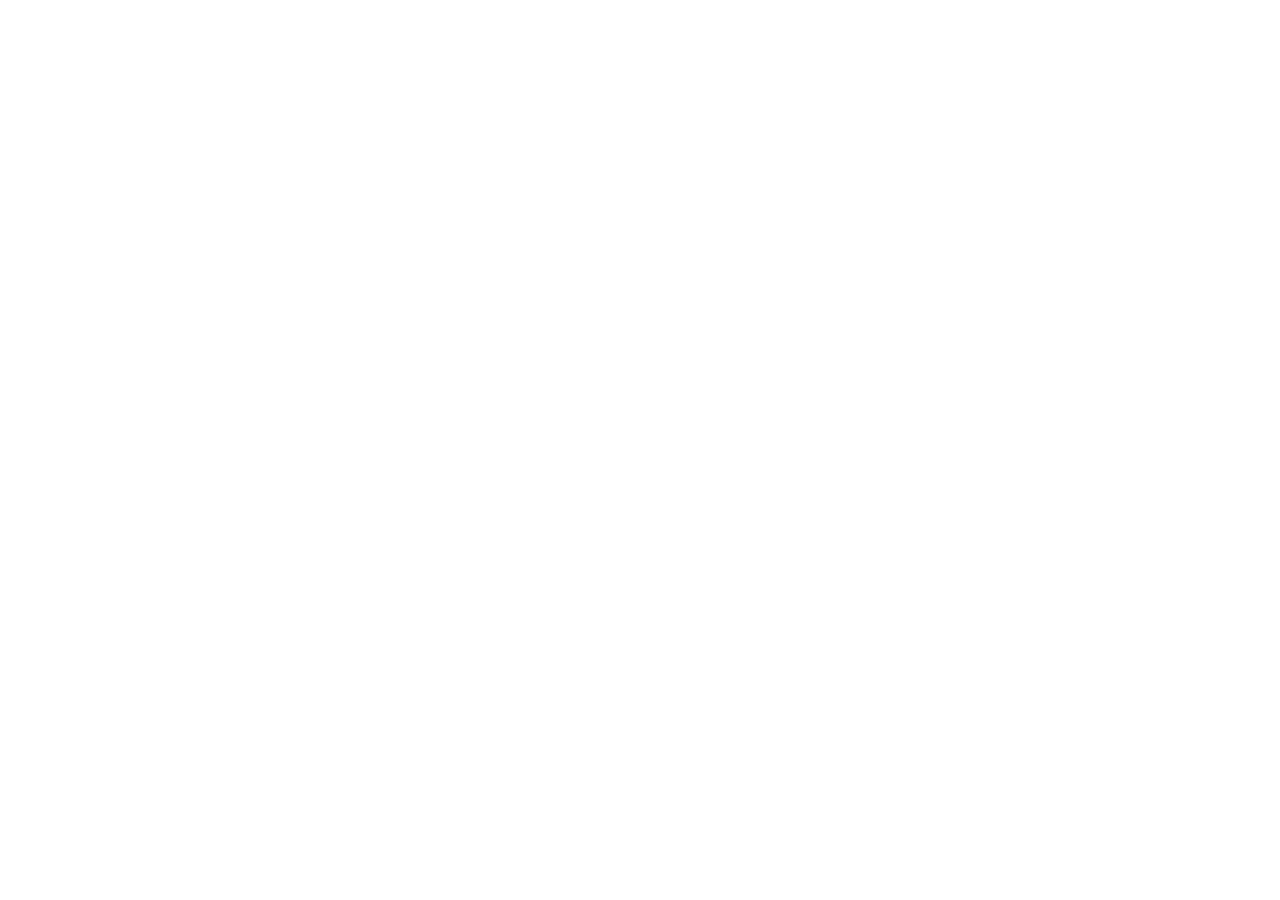
==== index.html @ 43476085 "agregar una pagina inicial" ====
<!DOCTYPE html>
<html lang="en">
<head>
    <meta charset="UTF-8">
    <meta name="viewport" content="width=device-width, initial-scale=1.0">
    <title>mis recetas favoritas</title>
    
</head>
<body>
    
</body>
</html>
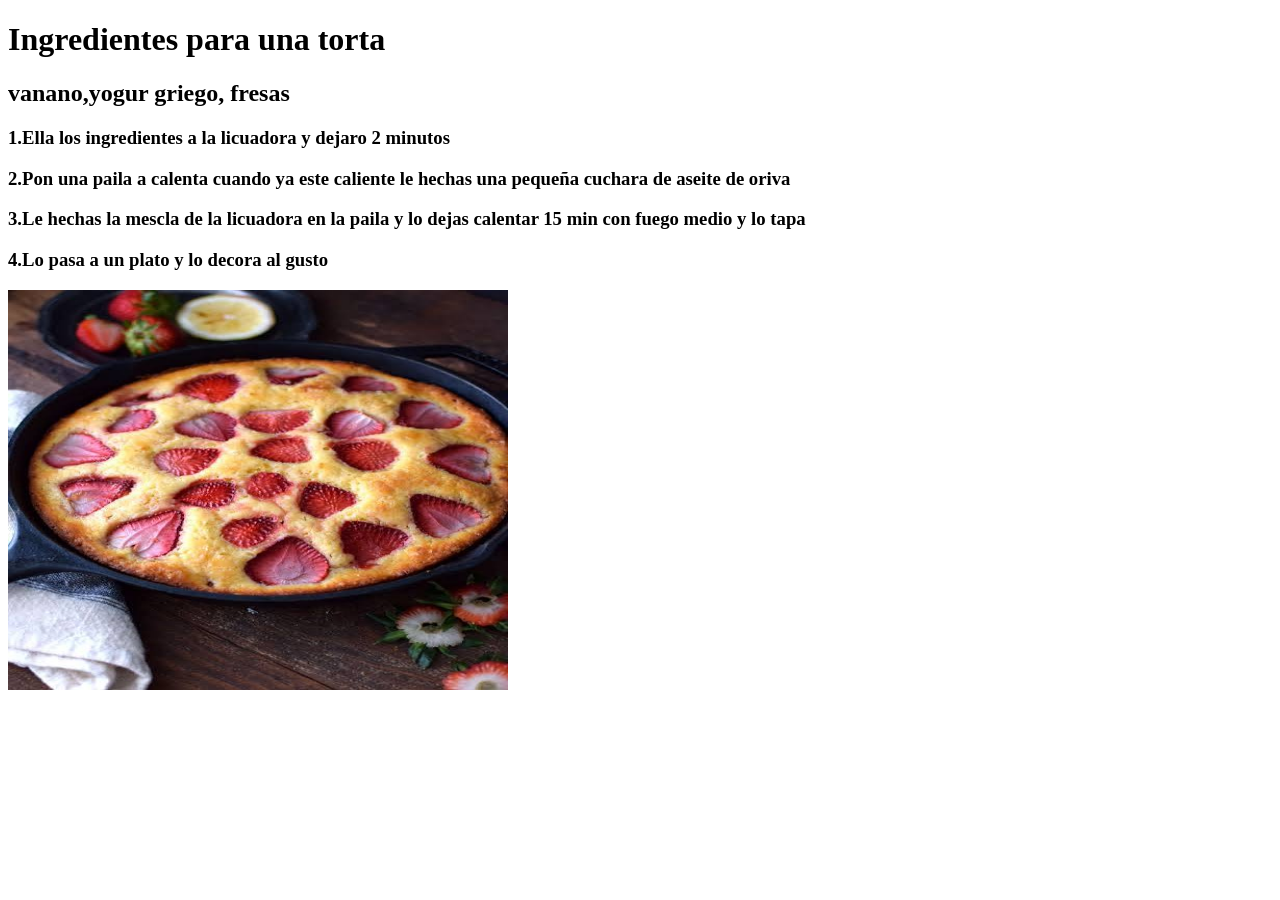
==== commit 57f13991: "Torta de fresa" ====
--- a/index.html
+++ b/index.html
@@ -4,9 +4,20 @@
     <meta charset="UTF-8">
     <meta name="viewport" content="width=device-width, initial-scale=1.0">
     <title>mis recetas favoritas</title>
+     <link rel="stylesheet" href="style.css">
     
 </head>
 <body>
-    
+    <h1>Ingredientes para una torta</h1>
+
+    <h2>
+        vanano,yogur griego, fresas 
+    </h2>
+
+    <h3>1.Ella los ingredientes a la licuadora y dejaro 2 minutos</h3>
+    <h3>2.Pon una paila a calenta cuando ya este caliente le hechas una pequeña cuchara de aseite de oriva </h3>
+    <h3>3.Le hechas la mescla de la licuadora en la paila y lo dejas calentar 15 min con fuego medio y lo tapa</h3>
+    <h3>4.Lo pasa a un plato y lo decora al gusto</h3>
+    <img src="torta de fresa.jpg">
 </body>
 </html>
--- a/style.css
+++ b/style.css
@@ -0,0 +1,8 @@
+img {
+  width: 500px;
+  height: 400px;
+}
+
+p {
+  font-size: 16px;
+}
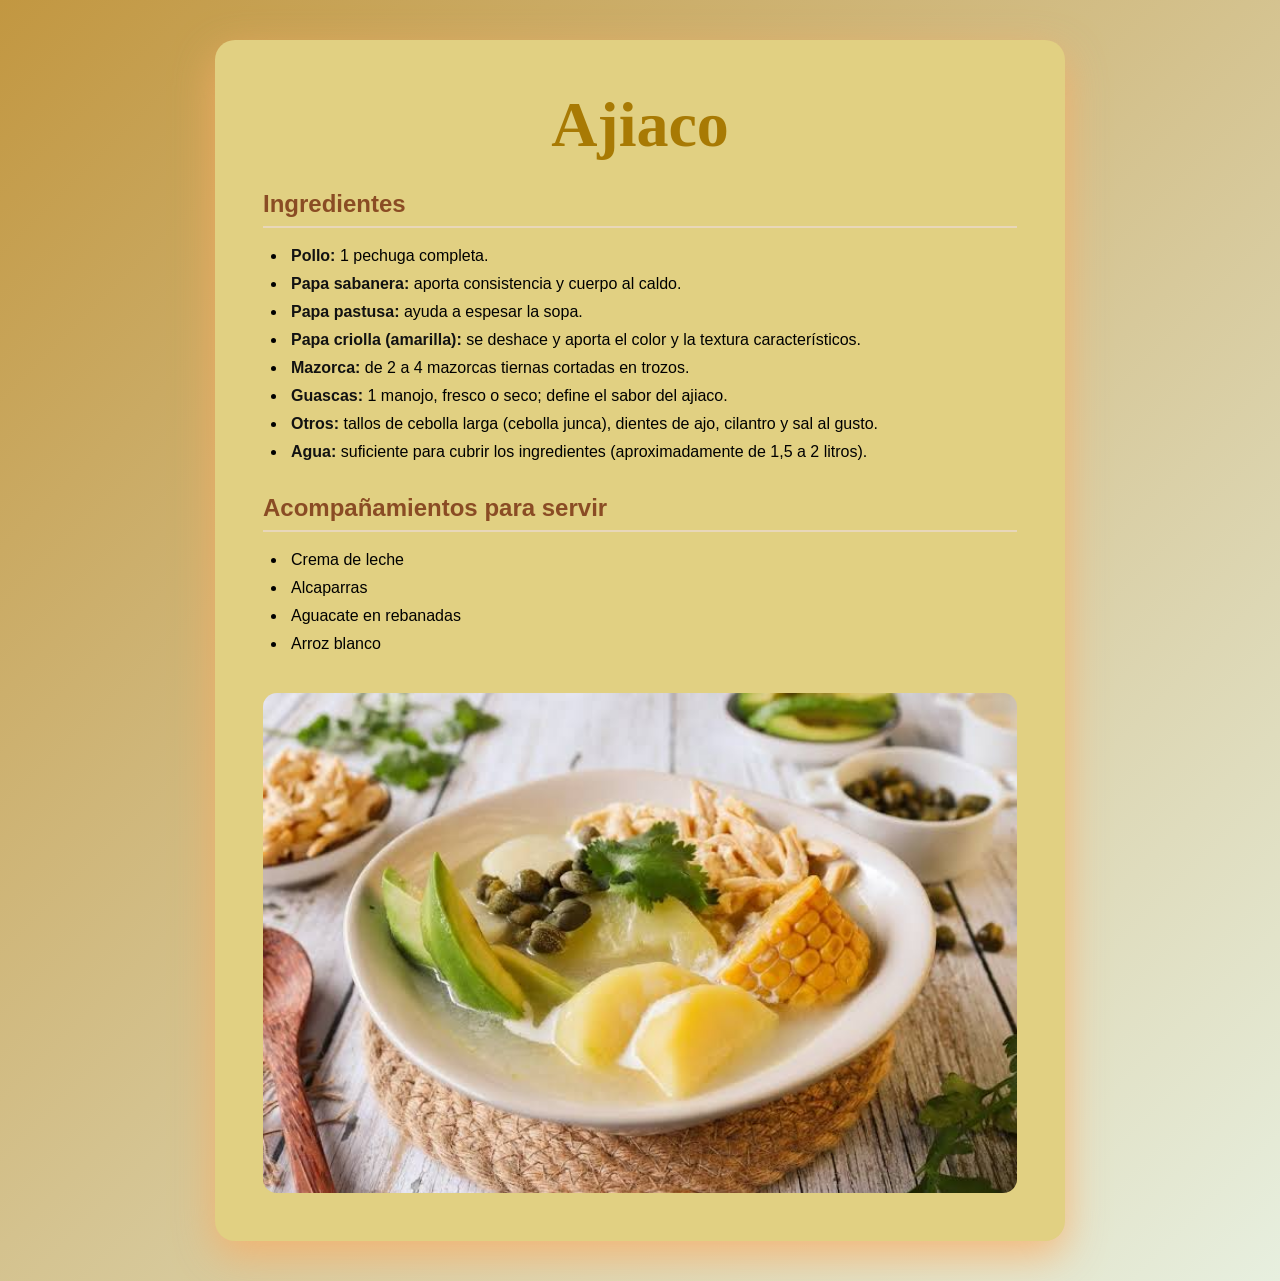
==== commit 62d724a2: "subo cambios" ====
--- a/index.html
+++ b/index.html
@@ -1,23 +1,40 @@
 <!DOCTYPE html>
-<html lang="en">
+<html lang="es">
 <head>
     <meta charset="UTF-8">
     <meta name="viewport" content="width=device-width, initial-scale=1.0">
-    <title>mis recetas favoritas</title>
-     <link rel="stylesheet" href="style.css">
-    
+    <link rel="stylesheet" href="styles.css">
+    <title>AJIACO</title>
 </head>
 <body>
-    <h1>Ingredientes para una torta</h1>
+    <main>
+        <h1>Ajiaco</h1>
 
-    <h2>
-        vanano,yogur griego, fresas 
-    </h2>
+        <section aria-labelledby="ingredientes">
+            <h2 id="ingredientes">Ingredientes</h2>
+            <ul>
+                <li><strong>Pollo:</strong> 1 pechuga completa.</li>
+                <li><strong>Papa sabanera:</strong> aporta consistencia y cuerpo al caldo.</li>
+                <li><strong>Papa pastusa:</strong> ayuda a espesar la sopa.</li>
+                <li><strong>Papa criolla (amarilla):</strong> se deshace y aporta el color y la textura característicos.</li>
+                <li><strong>Mazorca:</strong> de 2 a 4 mazorcas tiernas cortadas en trozos.</li>
+                <li><strong>Guascas:</strong> 1 manojo, fresco o seco; define el sabor del ajiaco.</li>
+                <li><strong>Otros:</strong> tallos de cebolla larga (cebolla junca), dientes de ajo, cilantro y sal al gusto.</li>
+                <li><strong>Agua:</strong> suficiente para cubrir los ingredientes (aproximadamente de 1,5 a 2 litros).</li>
+            </ul>
+        </section>
 
-    <h3>1.Ella los ingredientes a la licuadora y dejaro 2 minutos</h3>
-    <h3>2.Pon una paila a calenta cuando ya este caliente le hechas una pequeña cuchara de aseite de oriva </h3>
-    <h3>3.Le hechas la mescla de la licuadora en la paila y lo dejas calentar 15 min con fuego medio y lo tapa</h3>
-    <h3>4.Lo pasa a un plato y lo decora al gusto</h3>
-    <img src="torta de fresa.jpg">
+        <section aria-labelledby="acompanamientos">
+            <h2 id="acompanamientos">Acompañamientos para servir</h2>
+            <ul>
+                <li>Crema de leche</li>
+                <li>Alcaparras</li>
+                <li>Aguacate en rebanadas</li>
+                <li>Arroz blanco</li>
+            </ul>
+        </section>
+
+        <img src="images.jpg" alt="Ajiaco servido">
+    </main>
 </body>
 </html>
--- a/styles.css
+++ b/styles.css
@@ -0,0 +1,59 @@
+
+:root {
+            font-family: "Segoe UI", Arial, sans-serif;
+        }
+
+        * { box-sizing: border-box; }
+
+        body {
+            margin: 0;
+            padding: 40px 20px;
+            background: linear-gradient(135deg, #c29741, #e7efdf);
+        }
+
+        main {
+            width: min(100%, 850px);
+            margin: 0 auto;
+            padding: clamp(24px, 5vw, 48px);
+            background: #e1d082;
+            border-radius: 20px;
+            box-shadow: 0 14px 40px rgba(249, 173, 101, 0.807);
+        }
+
+        h1 {
+            margin: 0 0 28px;
+            color: #a87a04;
+            font-family: Georgia, "Times New Roman", serif;
+            font-size: clamp(2.5rem, 7vw, 4rem);
+            text-align: center;
+        }
+
+        h2 {
+            margin: 0 0 14px;
+            padding-bottom: 8px;
+            color: #8a4c24;
+            border-bottom: 2px solid #e8d7b9;
+        }
+
+        section { margin: 28px 0; }
+
+        ul {
+            margin: 0;
+            padding-left: 24px;
+            line-height: 1.75;
+        }
+
+        li { padding-left: 4px; }
+       
+        strong { color: #121212; }
+
+        img {
+            display: block;
+            width: 100%;
+            max-height: 500px;
+            margin-top: 35px;
+            object-fit: cover;
+            border-radius: 14px;
+        }
+
+        
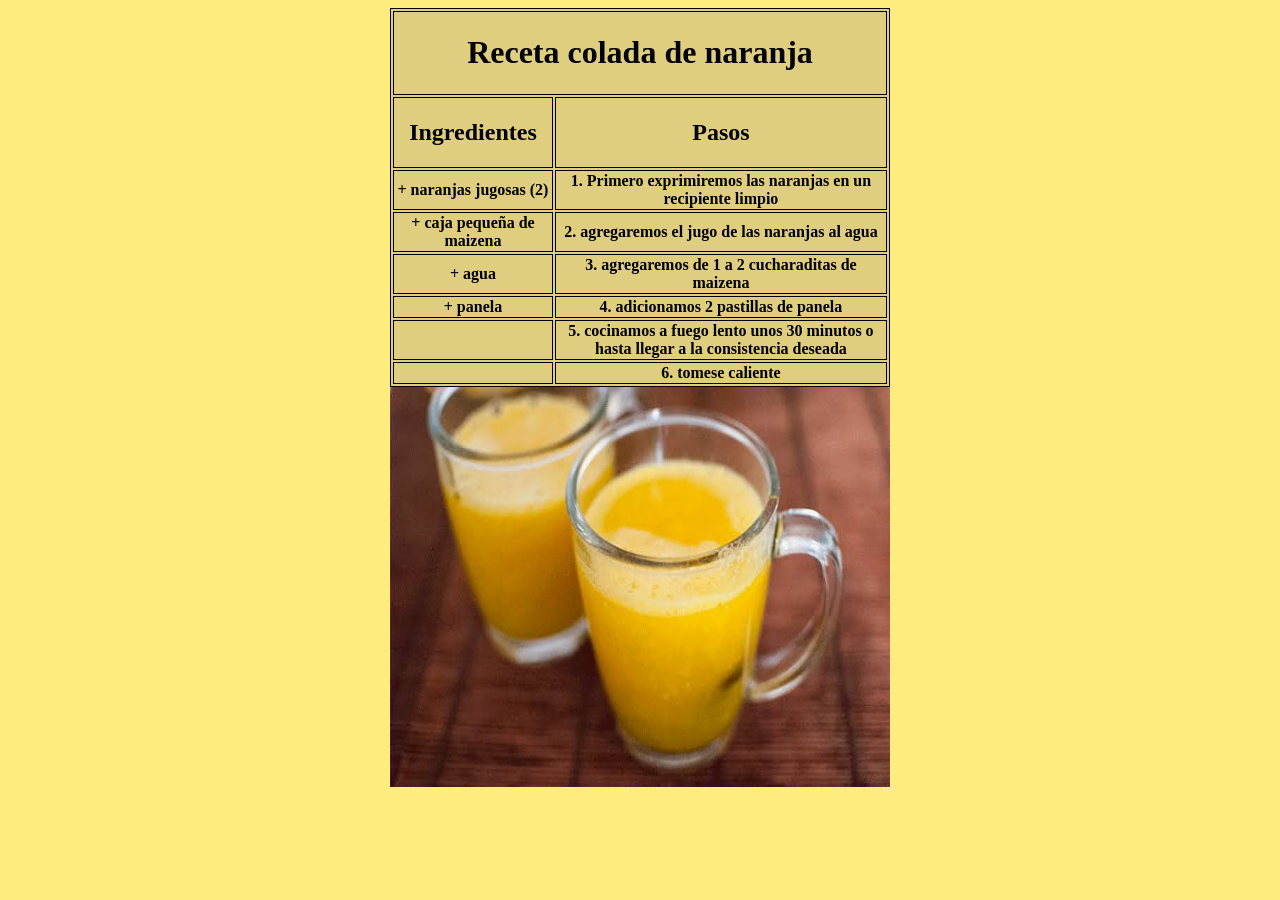
==== commit 0ef500fe: "receta de naranja" ====
--- a/index.html
+++ b/index.html
@@ -1,40 +1,48 @@
 <!DOCTYPE html>
-<html lang="es">
+<html lang="en">
 <head>
     <meta charset="UTF-8">
     <meta name="viewport" content="width=device-width, initial-scale=1.0">
+    <title>mis recetas favoritas</title>
     <link rel="stylesheet" href="styles.css">
-    <title>AJIACO</title>
+    
 </head>
 <body>
-    <main>
-        <h1>Ajiaco</h1>
-
-        <section aria-labelledby="ingredientes">
-            <h2 id="ingredientes">Ingredientes</h2>
-            <ul>
-                <li><strong>Pollo:</strong> 1 pechuga completa.</li>
-                <li><strong>Papa sabanera:</strong> aporta consistencia y cuerpo al caldo.</li>
-                <li><strong>Papa pastusa:</strong> ayuda a espesar la sopa.</li>
-                <li><strong>Papa criolla (amarilla):</strong> se deshace y aporta el color y la textura característicos.</li>
-                <li><strong>Mazorca:</strong> de 2 a 4 mazorcas tiernas cortadas en trozos.</li>
-                <li><strong>Guascas:</strong> 1 manojo, fresco o seco; define el sabor del ajiaco.</li>
-                <li><strong>Otros:</strong> tallos de cebolla larga (cebolla junca), dientes de ajo, cilantro y sal al gusto.</li>
-                <li><strong>Agua:</strong> suficiente para cubrir los ingredientes (aproximadamente de 1,5 a 2 litros).</li>
-            </ul>
-        </section>
-
-        <section aria-labelledby="acompanamientos">
-            <h2 id="acompanamientos">Acompañamientos para servir</h2>
-            <ul>
-                <li>Crema de leche</li>
-                <li>Alcaparras</li>
-                <li>Aguacate en rebanadas</li>
-                <li>Arroz blanco</li>
-            </ul>
-        </section>
-
-        <img src="images.jpg" alt="Ajiaco servido">
-    </main>
+    <div>
+         <table>
+           <tr >
+               <th colspan="2"><h1> Receta colada de naranja </h1></th> 
+           </tr>
+           <tr>
+                <th><h2> Ingredientes </h2></th> 
+                <th><h2> Pasos</h2></th> 
+            </tr>
+             <tr>
+                <th> + naranjas jugosas (2)</th>
+                <th> 1. Primero exprimiremos las naranjas en un recipiente limpio</th>
+           </tr>
+          </tr> <tr>
+         <th> + caja pequeña de maizena </th>
+         <th> 2. agregaremos el jugo de las naranjas al agua</th>
+           </tr>
+           <tr>
+                <th> + agua </th>
+                <th> 3. agregaremos de 1 a 2 cucharaditas de maizena </th>
+           </tr>
+           <tr>
+                <th> + panela</th>
+                <th> 4. adicionamos 2 pastillas de panela</th>
+           </tr>
+           <tr>
+               <th></th>
+                <th> 5. cocinamos a fuego lento unos 30 minutos o hasta llegar a la consistencia deseada</th>
+            </tr>
+           <tr>
+               <th></th>
+                <th> 6. tomese caliente</th>
+           </tr>
+           </table>
+           <img src="naranja.jpeg" alt="receta naranja">
+    </div>
 </body>
 </html>
--- a/styles.css
+++ b/styles.css
@@ -1,59 +1,23 @@
-
-:root {
-            font-family: "Segoe UI", Arial, sans-serif;
-        }
-
-        * { box-sizing: border-box; }
-
-        body {
-            margin: 0;
-            padding: 40px 20px;
-            background: linear-gradient(135deg, #c29741, #e7efdf);
-        }
-
-        main {
-            width: min(100%, 850px);
-            margin: 0 auto;
-            padding: clamp(24px, 5vw, 48px);
-            background: #e1d082;
-            border-radius: 20px;
-            box-shadow: 0 14px 40px rgba(249, 173, 101, 0.807);
-        }
-
-        h1 {
-            margin: 0 0 28px;
-            color: #a87a04;
-            font-family: Georgia, "Times New Roman", serif;
-            font-size: clamp(2.5rem, 7vw, 4rem);
-            text-align: center;
-        }
-
-        h2 {
-            margin: 0 0 14px;
-            padding-bottom: 8px;
-            color: #8a4c24;
-            border-bottom: 2px solid #e8d7b9;
-        }
-
-        section { margin: 28px 0; }
-
-        ul {
-            margin: 0;
-            padding-left: 24px;
-            line-height: 1.75;
-        }
-
-        li { padding-left: 4px; }
-       
-        strong { color: #121212; }
-
-        img {
-            display: block;
-            width: 100%;
-            max-height: 500px;
-            margin-top: 35px;
-            object-fit: cover;
-            border-radius: 14px;
-        }
-
-        
+div {
+  height: 100px;
+  width: 500px;
+  
+  margin:auto;
+}
+img {
+  height: 400px;
+  width: 500px;
+}
+table, th, td {
+    background-color: rgb(223, 205, 128);
+  border: 1px solid black;
+}
+.titulo {
+    height: 98px;
+    width: 498px;
+    margin:auto;
+    font-family: "Times New Roman", Times, serif;
+}
+body {
+    background-color: rgb(255, 236, 127);
+}
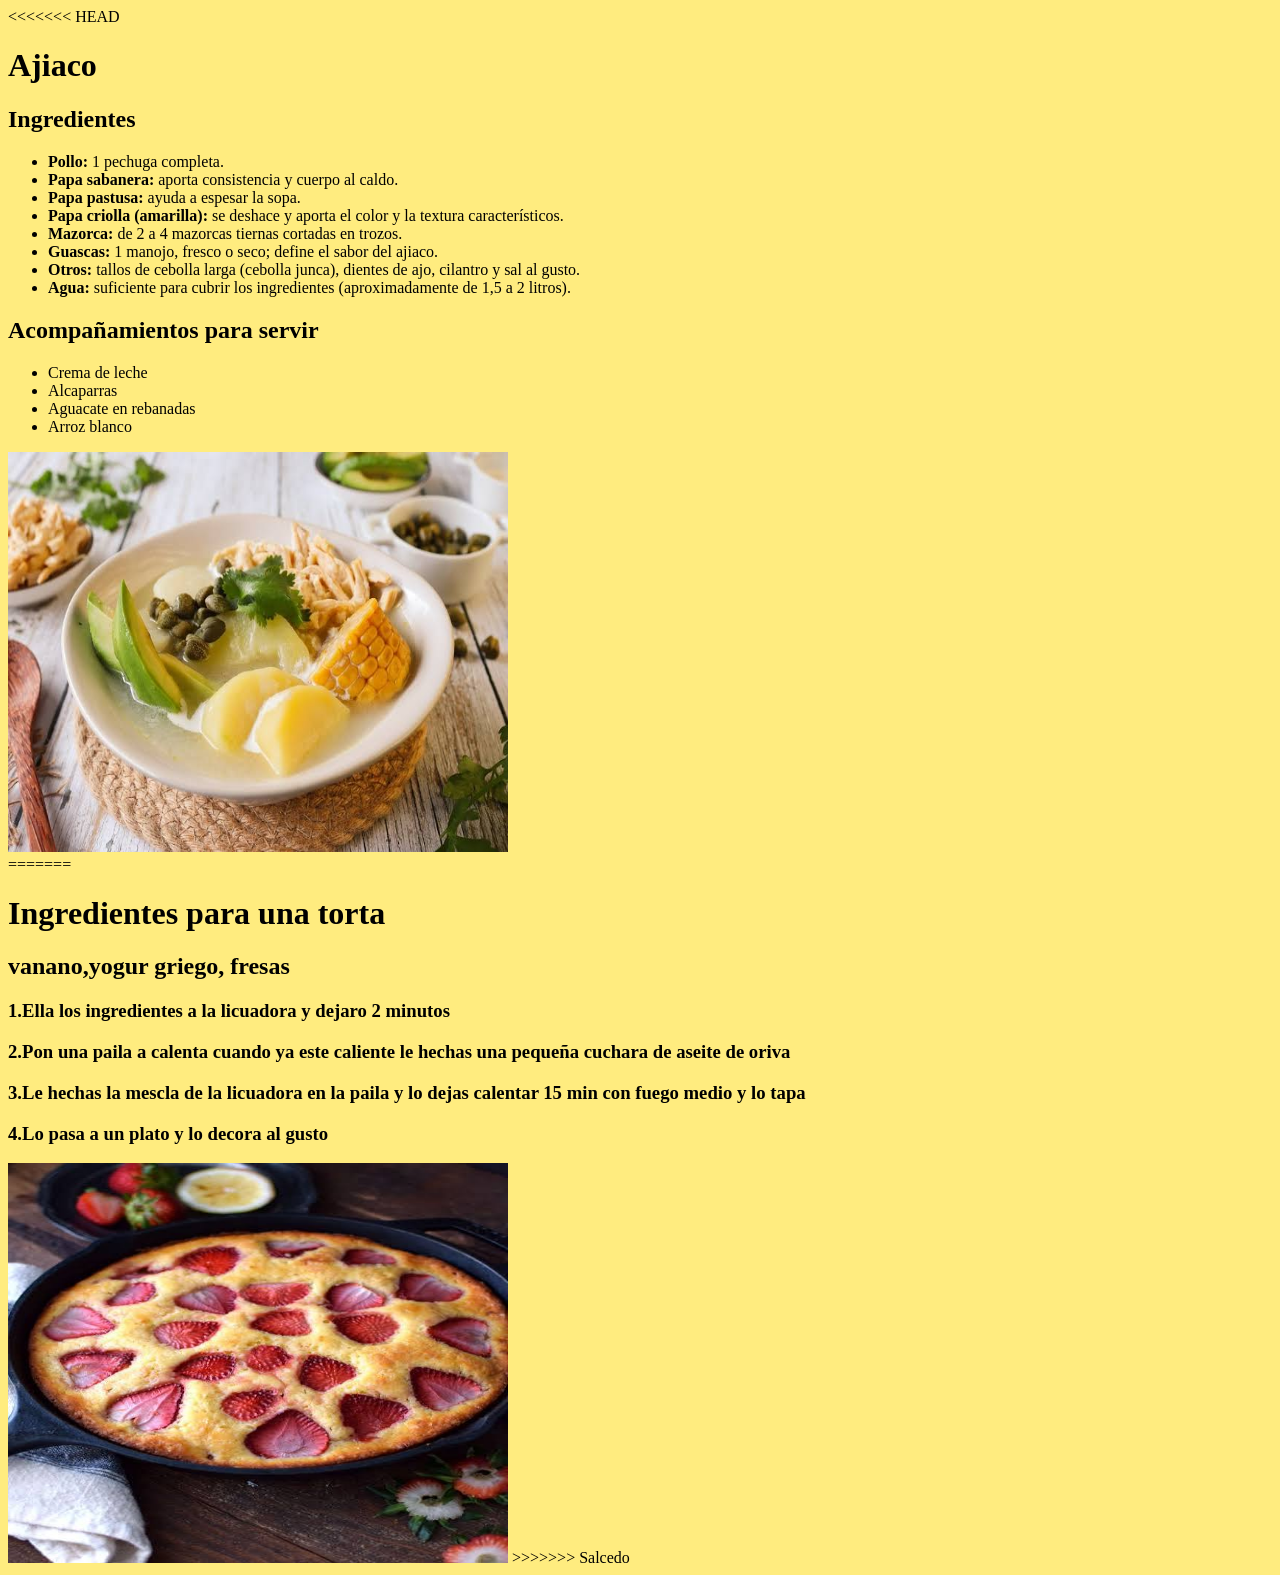
==== commit 032827ce: "fresa" ====
--- a/index.html
+++ b/index.html
@@ -1,48 +1,59 @@
 <!DOCTYPE html>
-<html lang="en">
+<html lang="es">
 <head>
     <meta charset="UTF-8">
     <meta name="viewport" content="width=device-width, initial-scale=1.0">
+<<<<<<< HEAD
+    <link rel="stylesheet" href="styles.css">
+    <title>AJIACO</title>
+</head>
+<body>
+    <main>
+        <h1>Ajiaco</h1>
+
+        <section aria-labelledby="ingredientes">
+            <h2 id="ingredientes">Ingredientes</h2>
+            <ul>
+                <li><strong>Pollo:</strong> 1 pechuga completa.</li>
+                <li><strong>Papa sabanera:</strong> aporta consistencia y cuerpo al caldo.</li>
+                <li><strong>Papa pastusa:</strong> ayuda a espesar la sopa.</li>
+                <li><strong>Papa criolla (amarilla):</strong> se deshace y aporta el color y la textura característicos.</li>
+                <li><strong>Mazorca:</strong> de 2 a 4 mazorcas tiernas cortadas en trozos.</li>
+                <li><strong>Guascas:</strong> 1 manojo, fresco o seco; define el sabor del ajiaco.</li>
+                <li><strong>Otros:</strong> tallos de cebolla larga (cebolla junca), dientes de ajo, cilantro y sal al gusto.</li>
+                <li><strong>Agua:</strong> suficiente para cubrir los ingredientes (aproximadamente de 1,5 a 2 litros).</li>
+            </ul>
+        </section>
+
+        <section aria-labelledby="acompanamientos">
+            <h2 id="acompanamientos">Acompañamientos para servir</h2>
+            <ul>
+                <li>Crema de leche</li>
+                <li>Alcaparras</li>
+                <li>Aguacate en rebanadas</li>
+                <li>Arroz blanco</li>
+            </ul>
+        </section>
+
+        <img src="images.jpg" alt="Ajiaco servido">
+    </main>
+=======
     <title>mis recetas favoritas</title>
-    <link rel="stylesheet" href="styles.css">
+     <link rel="stylesheet" href="style.css">
     
 </head>
 <body>
-    <div>
-         <table>
-           <tr >
-               <th colspan="2"><h1> Receta colada de naranja </h1></th> 
-           </tr>
-           <tr>
-                <th><h2> Ingredientes </h2></th> 
-                <th><h2> Pasos</h2></th> 
-            </tr>
-             <tr>
-                <th> + naranjas jugosas (2)</th>
-                <th> 1. Primero exprimiremos las naranjas en un recipiente limpio</th>
-           </tr>
-          </tr> <tr>
-         <th> + caja pequeña de maizena </th>
-         <th> 2. agregaremos el jugo de las naranjas al agua</th>
-           </tr>
-           <tr>
-                <th> + agua </th>
-                <th> 3. agregaremos de 1 a 2 cucharaditas de maizena </th>
-           </tr>
-           <tr>
-                <th> + panela</th>
-                <th> 4. adicionamos 2 pastillas de panela</th>
-           </tr>
-           <tr>
-               <th></th>
-                <th> 5. cocinamos a fuego lento unos 30 minutos o hasta llegar a la consistencia deseada</th>
-            </tr>
-           <tr>
-               <th></th>
-                <th> 6. tomese caliente</th>
-           </tr>
-           </table>
-           <img src="naranja.jpeg" alt="receta naranja">
-    </div>
+    <h1>Ingredientes para una torta</h1>
+
+    <h2>
+        vanano,yogur griego, fresas 
+    </h2>
+
+    <h3>1.Ella los ingredientes a la licuadora y dejaro 2 minutos</h3>
+    <h3>2.Pon una paila a calenta cuando ya este caliente le hechas una pequeña cuchara de aseite de oriva </h3>
+    <h3>3.Le hechas la mescla de la licuadora en la paila y lo dejas calentar 15 min con fuego medio y lo tapa</h3>
+    <h3>4.Lo pasa a un plato y lo decora al gusto</h3>
+    <img src="torta de fresa.jpg">
+>>>>>>> Salcedo
 </body>
 </html>
--- a/style.css
+++ b/style.css
@@ -0,0 +1,8 @@
+img {
+  width: 500px;
+  height: 400px;
+}
+
+p {
+  font-size: 16px;
+}
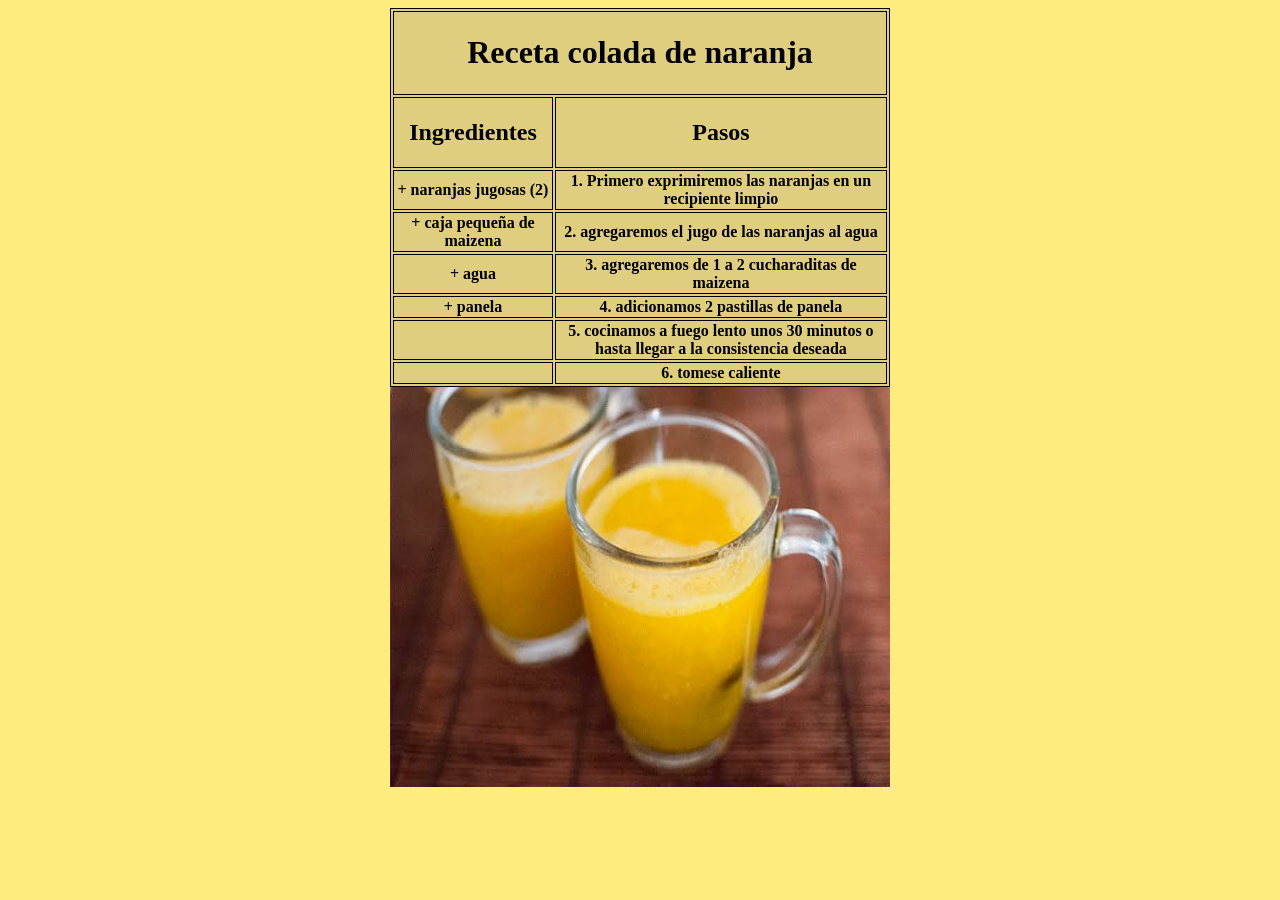
==== commit d5134b77: "cambio naranja" ====
--- a/index.html
+++ b/index.html
@@ -1,59 +1,48 @@
 <!DOCTYPE html>
-<html lang="es">
+<html lang="en">
 <head>
     <meta charset="UTF-8">
     <meta name="viewport" content="width=device-width, initial-scale=1.0">
-<<<<<<< HEAD
+    <title>mis recetas favoritas</title>
     <link rel="stylesheet" href="styles.css">
-    <title>AJIACO</title>
-</head>
-<body>
-    <main>
-        <h1>Ajiaco</h1>
-
-        <section aria-labelledby="ingredientes">
-            <h2 id="ingredientes">Ingredientes</h2>
-            <ul>
-                <li><strong>Pollo:</strong> 1 pechuga completa.</li>
-                <li><strong>Papa sabanera:</strong> aporta consistencia y cuerpo al caldo.</li>
-                <li><strong>Papa pastusa:</strong> ayuda a espesar la sopa.</li>
-                <li><strong>Papa criolla (amarilla):</strong> se deshace y aporta el color y la textura característicos.</li>
-                <li><strong>Mazorca:</strong> de 2 a 4 mazorcas tiernas cortadas en trozos.</li>
-                <li><strong>Guascas:</strong> 1 manojo, fresco o seco; define el sabor del ajiaco.</li>
-                <li><strong>Otros:</strong> tallos de cebolla larga (cebolla junca), dientes de ajo, cilantro y sal al gusto.</li>
-                <li><strong>Agua:</strong> suficiente para cubrir los ingredientes (aproximadamente de 1,5 a 2 litros).</li>
-            </ul>
-        </section>
-
-        <section aria-labelledby="acompanamientos">
-            <h2 id="acompanamientos">Acompañamientos para servir</h2>
-            <ul>
-                <li>Crema de leche</li>
-                <li>Alcaparras</li>
-                <li>Aguacate en rebanadas</li>
-                <li>Arroz blanco</li>
-            </ul>
-        </section>
-
-        <img src="images.jpg" alt="Ajiaco servido">
-    </main>
-=======
-    <title>mis recetas favoritas</title>
-     <link rel="stylesheet" href="style.css">
     
 </head>
 <body>
-    <h1>Ingredientes para una torta</h1>
-
-    <h2>
-        vanano,yogur griego, fresas 
-    </h2>
-
-    <h3>1.Ella los ingredientes a la licuadora y dejaro 2 minutos</h3>
-    <h3>2.Pon una paila a calenta cuando ya este caliente le hechas una pequeña cuchara de aseite de oriva </h3>
-    <h3>3.Le hechas la mescla de la licuadora en la paila y lo dejas calentar 15 min con fuego medio y lo tapa</h3>
-    <h3>4.Lo pasa a un plato y lo decora al gusto</h3>
-    <img src="torta de fresa.jpg">
->>>>>>> Salcedo
+    <div class="naranja">
+         <table class="cafe">
+           <tr >
+               <th colspan="2"><h1> Receta colada de naranja </h1></th> 
+           </tr>
+           <tr>
+                <th><h2> Ingredientes </h2></th> 
+                <th><h2> Pasos</h2></th> 
+            </tr>
+             <tr>
+                <th> + naranjas jugosas (2)</th>
+                <th> 1. Primero exprimiremos las naranjas en un recipiente limpio</th>
+           </tr>
+          </tr> <tr>
+         <th> + caja pequeña de maizena </th>
+         <th> 2. agregaremos el jugo de las naranjas al agua</th>
+           </tr>
+           <tr>
+                <th> + agua </th>
+                <th> 3. agregaremos de 1 a 2 cucharaditas de maizena </th>
+           </tr>
+           <tr>
+                <th> + panela</th>
+                <th> 4. adicionamos 2 pastillas de panela</th>
+           </tr>
+           <tr>
+               <th></th>
+                <th> 5. cocinamos a fuego lento unos 30 minutos o hasta llegar a la consistencia deseada</th>
+            </tr>
+           <tr>
+               <th></th>
+                <th> 6. tomese caliente</th>
+           </tr>
+           </table>
+           <img src="naranja.jpeg" alt="receta naranja">
+    </div>
 </body>
 </html>
--- a/styles.css
+++ b/styles.css
@@ -1,4 +1,4 @@
-div {
+.naranja {
   height: 100px;
   width: 500px;
   
@@ -8,7 +8,7 @@
   height: 400px;
   width: 500px;
 }
-table, th, td {
+.cafe, th, td {
     background-color: rgb(223, 205, 128);
   border: 1px solid black;
 }
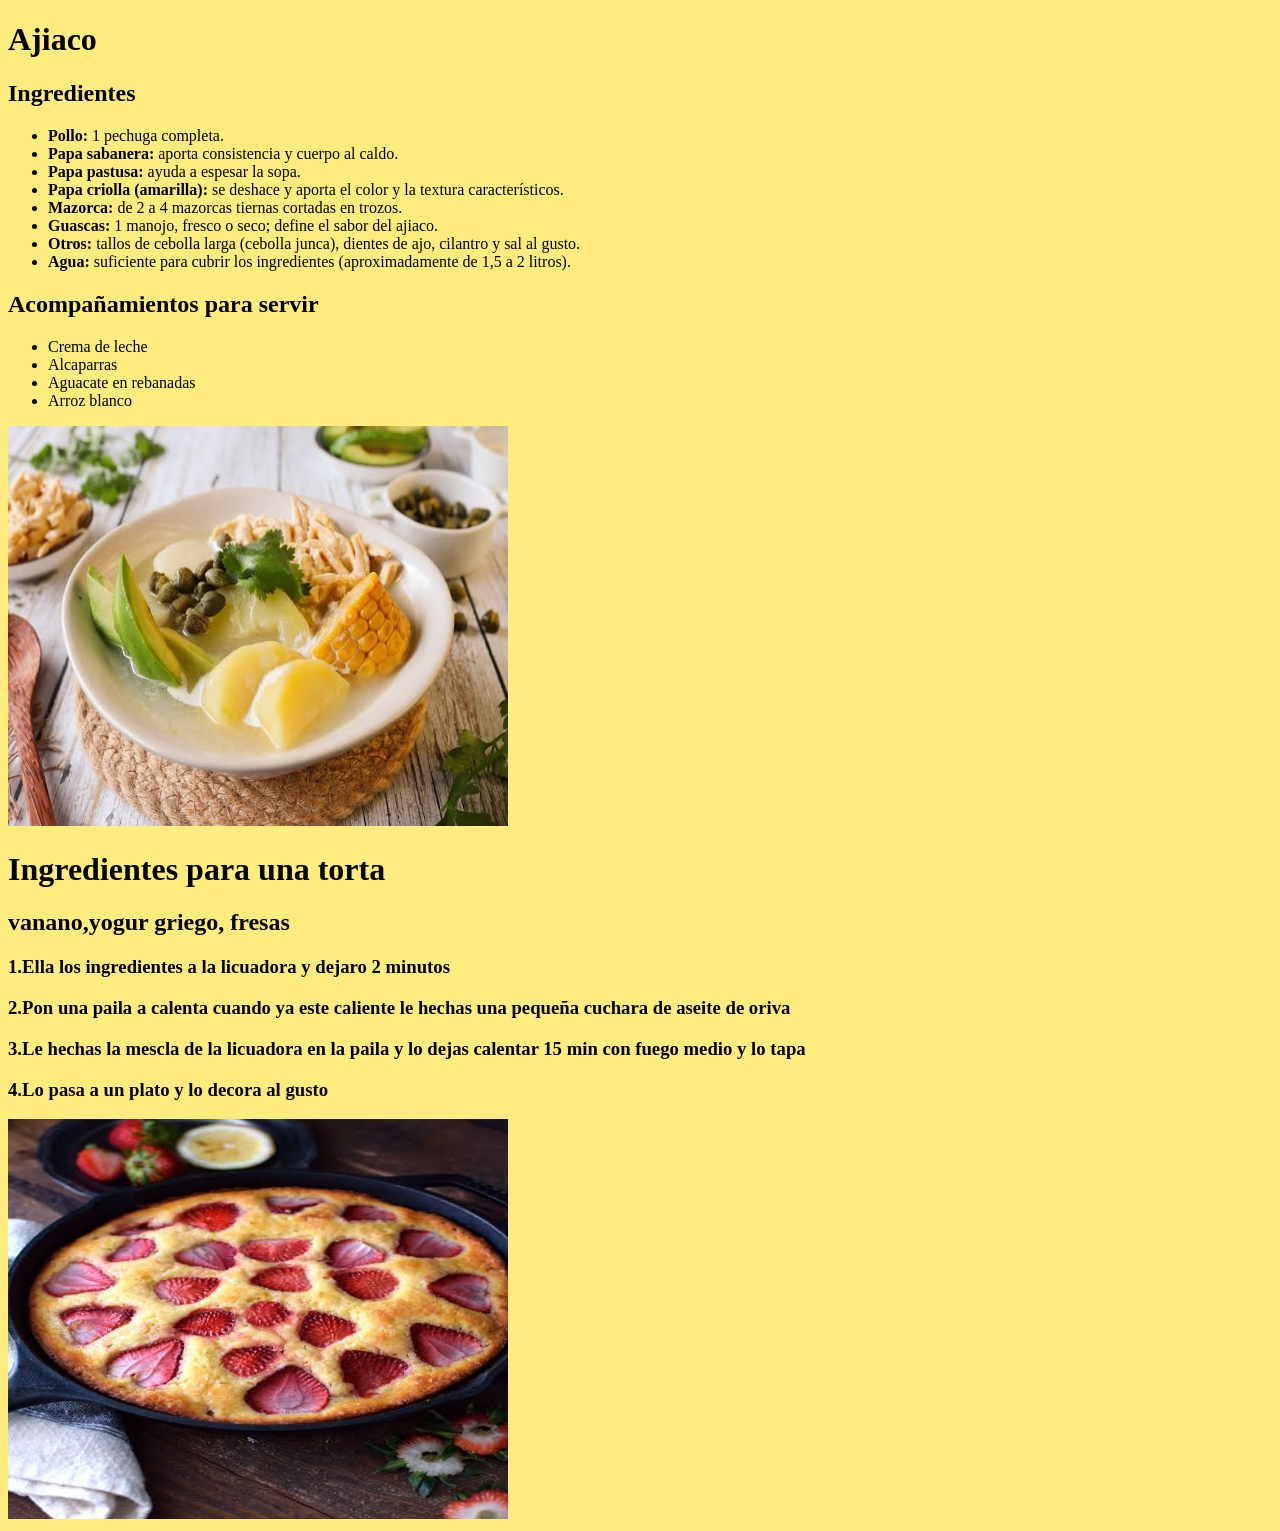
==== commit ebf0195f: "Update index.html" ====
--- a/index.html
+++ b/index.html
@@ -1,48 +1,59 @@
 <!DOCTYPE html>
-<html lang="en">
+<html lang="es">
 <head>
     <meta charset="UTF-8">
     <meta name="viewport" content="width=device-width, initial-scale=1.0">
+
+    <link rel="stylesheet" href="styles.css">
+    <title>AJIACO</title>
+</head>
+<body>
+    <main>
+        <h1>Ajiaco</h1>
+
+        <section aria-labelledby="ingredientes">
+            <h2 id="ingredientes">Ingredientes</h2>
+            <ul>
+                <li><strong>Pollo:</strong> 1 pechuga completa.</li>
+                <li><strong>Papa sabanera:</strong> aporta consistencia y cuerpo al caldo.</li>
+                <li><strong>Papa pastusa:</strong> ayuda a espesar la sopa.</li>
+                <li><strong>Papa criolla (amarilla):</strong> se deshace y aporta el color y la textura característicos.</li>
+                <li><strong>Mazorca:</strong> de 2 a 4 mazorcas tiernas cortadas en trozos.</li>
+                <li><strong>Guascas:</strong> 1 manojo, fresco o seco; define el sabor del ajiaco.</li>
+                <li><strong>Otros:</strong> tallos de cebolla larga (cebolla junca), dientes de ajo, cilantro y sal al gusto.</li>
+                <li><strong>Agua:</strong> suficiente para cubrir los ingredientes (aproximadamente de 1,5 a 2 litros).</li>
+            </ul>
+        </section>
+
+        <section aria-labelledby="acompanamientos">
+            <h2 id="acompanamientos">Acompañamientos para servir</h2>
+            <ul>
+                <li>Crema de leche</li>
+                <li>Alcaparras</li>
+                <li>Aguacate en rebanadas</li>
+                <li>Arroz blanco</li>
+            </ul>
+        </section>
+
+        <img src="images.jpg" alt="Ajiaco servido">
+    </main>
+
     <title>mis recetas favoritas</title>
-    <link rel="stylesheet" href="styles.css">
+     <link rel="stylesheet" href="style.css">
     
 </head>
 <body>
-    <div class="naranja">
-         <table class="cafe">
-           <tr >
-               <th colspan="2"><h1> Receta colada de naranja </h1></th> 
-           </tr>
-           <tr>
-                <th><h2> Ingredientes </h2></th> 
-                <th><h2> Pasos</h2></th> 
-            </tr>
-             <tr>
-                <th> + naranjas jugosas (2)</th>
-                <th> 1. Primero exprimiremos las naranjas en un recipiente limpio</th>
-           </tr>
-          </tr> <tr>
-         <th> + caja pequeña de maizena </th>
-         <th> 2. agregaremos el jugo de las naranjas al agua</th>
-           </tr>
-           <tr>
-                <th> + agua </th>
-                <th> 3. agregaremos de 1 a 2 cucharaditas de maizena </th>
-           </tr>
-           <tr>
-                <th> + panela</th>
-                <th> 4. adicionamos 2 pastillas de panela</th>
-           </tr>
-           <tr>
-               <th></th>
-                <th> 5. cocinamos a fuego lento unos 30 minutos o hasta llegar a la consistencia deseada</th>
-            </tr>
-           <tr>
-               <th></th>
-                <th> 6. tomese caliente</th>
-           </tr>
-           </table>
-           <img src="naranja.jpeg" alt="receta naranja">
-    </div>
+    <h1>Ingredientes para una torta</h1>
+
+    <h2>
+        vanano,yogur griego, fresas 
+    </h2>
+
+    <h3>1.Ella los ingredientes a la licuadora y dejaro 2 minutos</h3>
+    <h3>2.Pon una paila a calenta cuando ya este caliente le hechas una pequeña cuchara de aseite de oriva </h3>
+    <h3>3.Le hechas la mescla de la licuadora en la paila y lo dejas calentar 15 min con fuego medio y lo tapa</h3>
+    <h3>4.Lo pasa a un plato y lo decora al gusto</h3>
+    <img src="torta de fresa.jpg">
+
 </body>
-</html>+</html
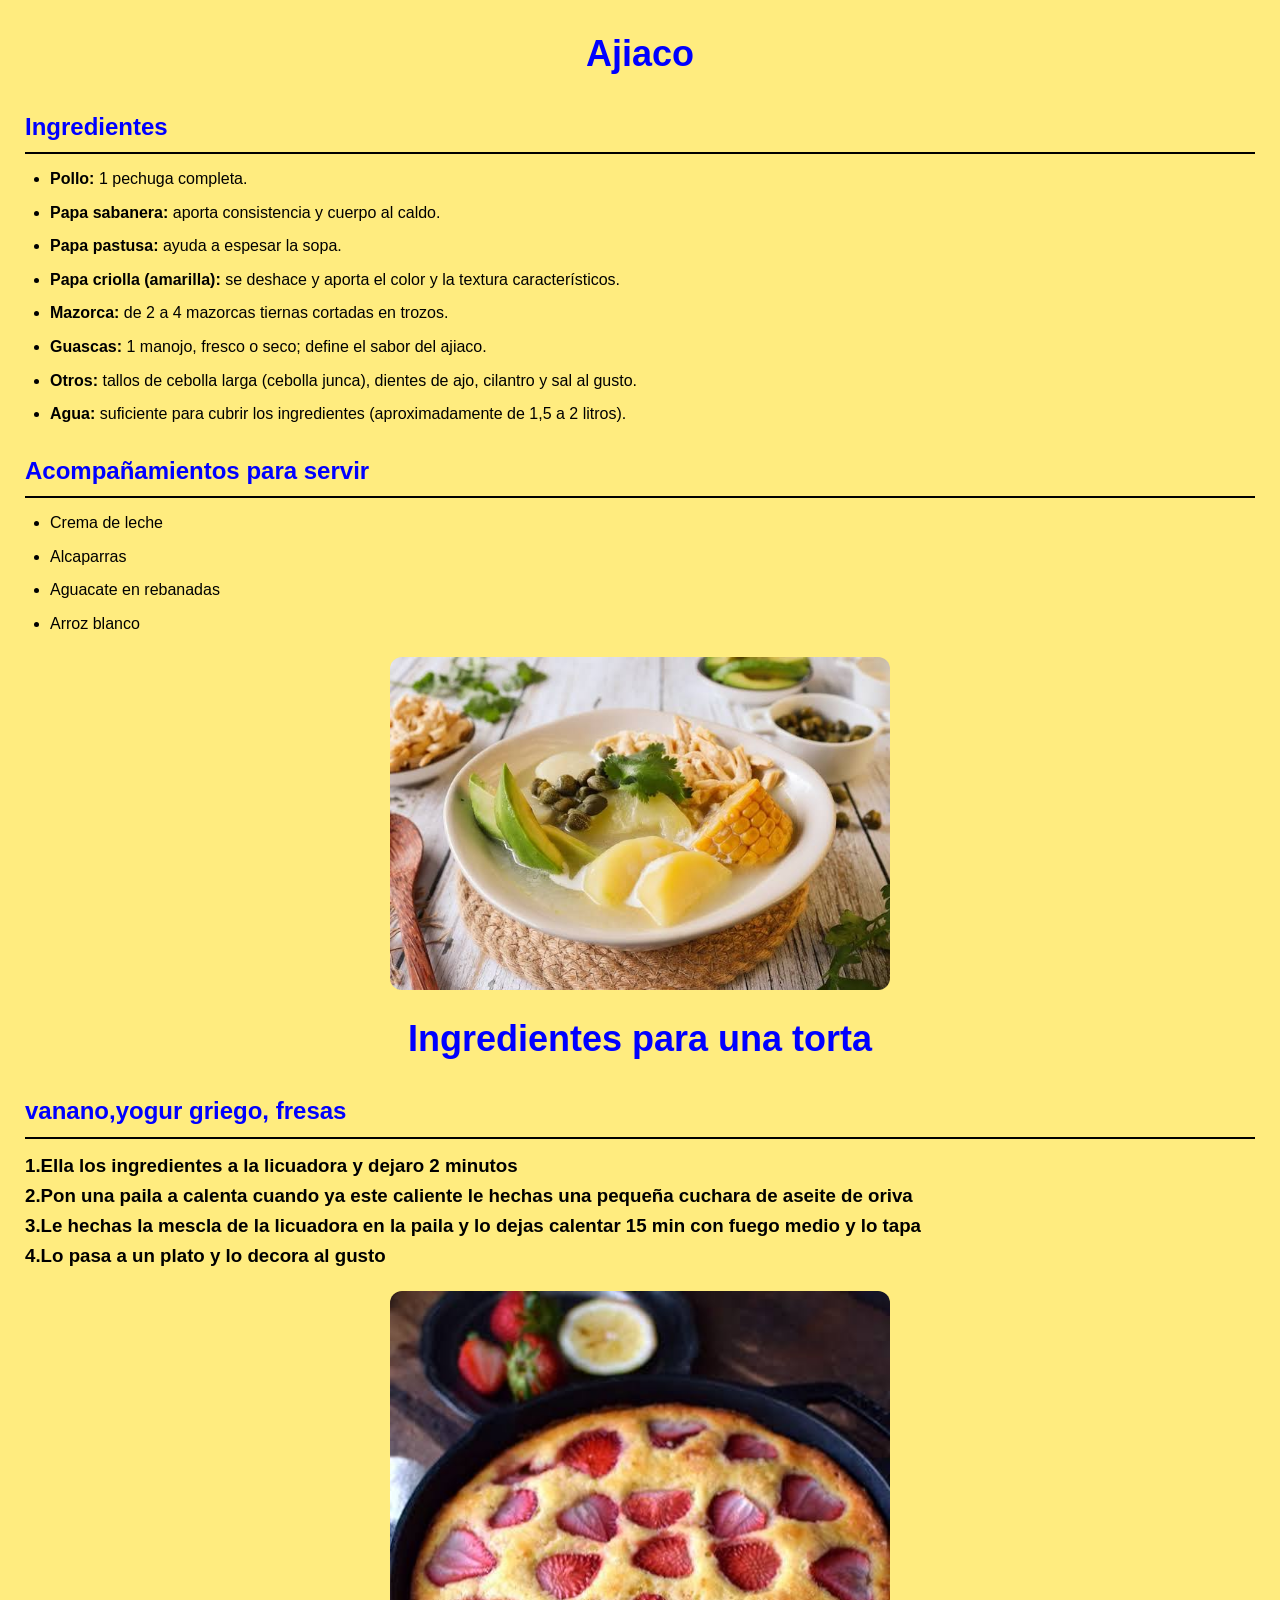
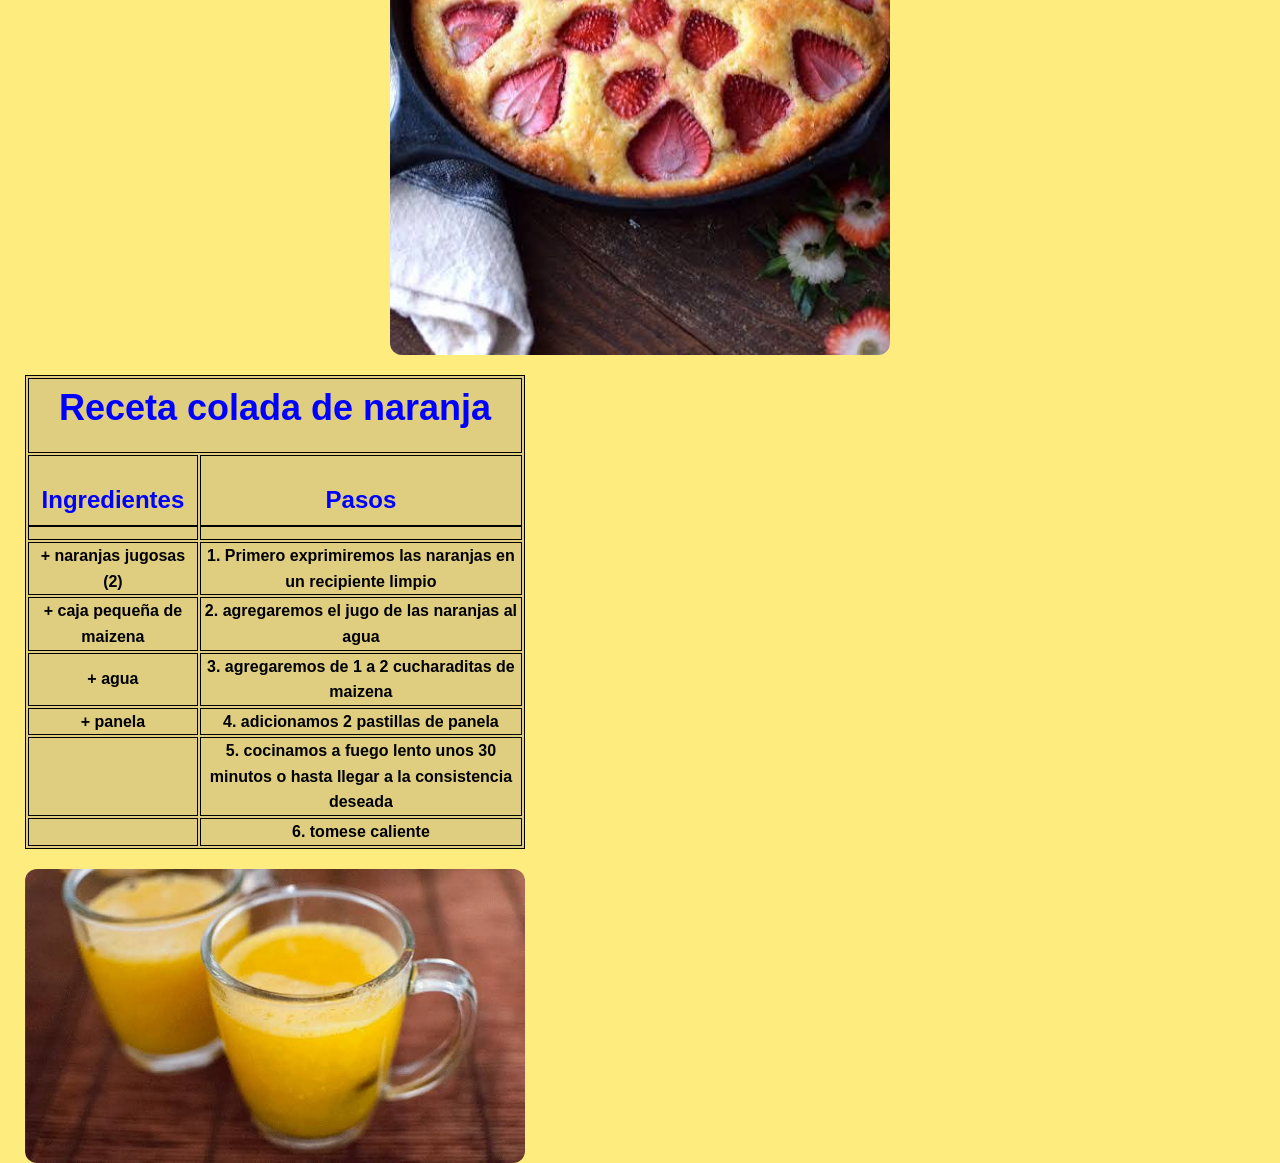
==== commit a1bf0a98: "cambio carol" ====
--- a/index.html
+++ b/index.html
@@ -39,10 +39,9 @@
     </main>
 
     <title>mis recetas favoritas</title>
-     <link rel="stylesheet" href="style.css">
+
     
-</head>
-<body>
+
     <h1>Ingredientes para una torta</h1>
 
     <h2>
@@ -55,5 +54,43 @@
     <h3>4.Lo pasa a un plato y lo decora al gusto</h3>
     <img src="torta de fresa.jpg">
 
+
+    <div class="naranja">
+         <table class="cafe">
+           <tr >
+               <th colspan="2"><h1> Receta colada de naranja </h1></th> 
+           </tr>
+           <tr>
+                <th><h2> Ingredientes </h2></th> 
+                <th><h2> Pasos</h2></th> 
+            </tr>
+             <tr>
+                <th> + naranjas jugosas (2)</th>
+                <th> 1. Primero exprimiremos las naranjas en un recipiente limpio</th>
+           </tr>
+          </tr> <tr>
+         <th> + caja pequeña de maizena </th>
+         <th> 2. agregaremos el jugo de las naranjas al agua</th>
+           </tr>
+           <tr>
+                <th> + agua </th>
+                <th> 3. agregaremos de 1 a 2 cucharaditas de maizena </th>
+           </tr>
+           <tr>
+                <th> + panela</th>
+                <th> 4. adicionamos 2 pastillas de panela</th>
+           </tr>
+           <tr>
+               <th></th>
+                <th> 5. cocinamos a fuego lento unos 30 minutos o hasta llegar a la consistencia deseada</th>
+            </tr>
+           <tr>
+               <th></th>
+                <th> 6. tomese caliente</th>
+           </tr>
+           </table>
+           <img src="naranja.jpeg" alt="receta naranja">
+    </div>
+
 </body>
 </html
--- a/styles.css
+++ b/styles.css
@@ -1,10 +1,86 @@
+
+/* mi receta */
+* {
+    margin: 0;
+    padding: 0;
+    box-sizing: border-box;
+}
+
+body {
+    font-family: Arial, sans-serif;
+    background-color: black;
+    color:black;
+    line-height: 1.6;
+    padding: 25px;
+}
+
+/* contenedor principal */
+.container {
+    max-width: 850px;
+    margin: auto;
+    background-color: white;
+    padding: 30px;
+    border-radius: 15px;
+    box-shadow: 0 5px 15px rgba(0, 0, 0, 0.15);
+}
+
+/* titulo */
+h1 {
+    text-align: center;
+    color: blue;
+    font-size: 36px;
+    margin-bottom: 15px;
+}
+
+h2 {
+    color:blue;
+    margin-top: 25px;
+    margin-bottom: 12px;
+    border-bottom: 2px solid black;
+    padding-bottom: 6px;
+}
+
+/* imagen de las arepas */
+img {
+    display: block;
+    width: 100%;
+    max-width: 500px;
+    height: auto;
+    margin: 20px auto;
+    border-radius: 12px;
+}
+
+/* descripcion */
+p {
+    margin-bottom: 15px;
+    text-align: justify;
+}
+
+/* ingredientes */
+ul {
+    padding-left: 25px;
+}
+
+ul li {
+    margin-bottom: 8px;
+}
+
+/* preparacion */
+ol {
+    padding-left: 25px;
+}
+
+ol li {
+    margin-bottom: 12px;
+}
+
 .naranja {
   height: 100px;
   width: 500px;
   
-  margin:auto;
+  margin:center;
 }
-img {
+.naranjita {
   height: 400px;
   width: 500px;
 }
